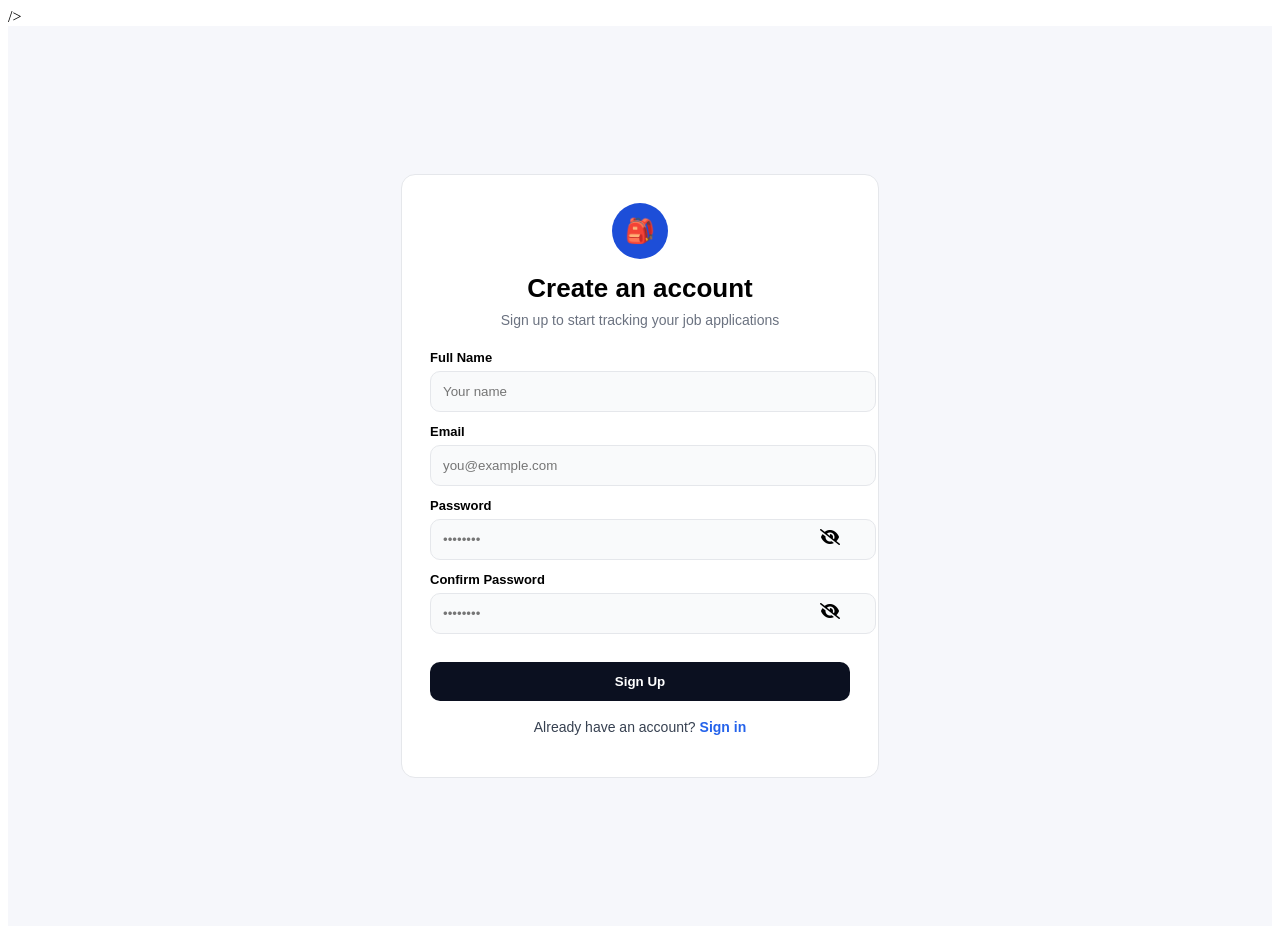
==== frontend/html/registerScene.html @ f7fb324b "Initial commit" ====
<!DOCTYPE html>
<html lang="en">
<head>
  <meta charset="UTF-8" />
  <meta name="viewport" content="width=device-width, initial-scale=1.0" />
  <title>Register</title>

  <link rel="stylesheet" href="../css/registerScene.css" />
  <link rel="stylesheet" href="../css/bootstrap.min.css" />
  <link
      rel="stylesheet"
      href="https://cdnjs.cloudflare.com/ajax/libs/font-awesome/6.5.1/css/all.min.css"
      <link rel="stylesheet" href="../css/global.css">
    />
</head>

<body>

  <main class="auth-page">
    <section class="auth-card">

      <div class="auth-icon">🎒</div>

      <h1 class="auth-title">Create an account</h1>
      <p class="auth-subtitle">Sign up to start tracking your job applications</p>
      <div id="globalMessage" class="global-message"></div>
      <form class="auth-form" id="registerForm">

        <label class="auth-label" for="fullName">Full Name</label>
        <input class="auth-input" id="fullName" type="text" placeholder="Your name" />
        <small id="name-error" class="error-message"></small>

        <label class="auth-label" for="email">Email</label>
        <input class="auth-input" id="email" type="email" placeholder="you@example.com" />
        <small id="email-error" class="error-message"></small>

        <label class="auth-label" for="password">Password</label>
       

    <div class="password-container">
     <input
       class="auth-input"
       id="password"
       type="password"
       placeholder="••••••••"
       />
        <i
       class="fa-solid fa-eye-slash toggle-password"
       id="togglePassword"
     ></i>
    </div>
<small id="password-error" class="error-message"></small>

<label class="auth-label" for="confirmPassword">Confirm Password</label>

  <div class="password-container">
   <input
      class="auth-input"
      id="confirmPassword"
      type="password"
       placeholder="••••••••"
     />

    <i
      class="fa-solid fa-eye-slash toggle-password"
      id="toggleConfirmPassword"
    ></i>
  </div>

<small id="confirm-password-error" class="error-message"></small>

        <button class="auth-button" type="submit">
          Sign Up
        </button>
      </form>

      <p class="auth-footer">
        Already have an account?
        <a class="auth-link" href="./login.html">Sign in</a>
      </p>

    </section>
  </main>
  <script src="../js/authHelpers.js"></script>
  <script src="../js/registerScene.js"></script>
</body>
</html>
---- frontend/css/registerScene.css ----
/* Page layout */
.auth-page {
  min-height: 100vh;
  display: flex;
  justify-content: center;
  align-items: center;
  background: #f6f7fb;
  font-family: Arial, sans-serif;
}

/* Card */
.auth-card {
  width: 420px;
  background: white;
  border: 1px solid #e5e7eb;
  border-radius: 14px;
  padding: 28px;
  text-align: center;
}

/* Icon */
.auth-icon {
  width: 56px;
  height: 56px;
  margin: 0 auto 14px;
  border-radius: 50%;
  background: #1d4ed8;
  display: flex;
  justify-content: center;
  align-items: center;
  color: white;
  font-size: 24px;
}

/* Text */
.auth-title {
  margin: 0;
  font-size: 26px;
  font-weight: 700;
}

.auth-subtitle {
  margin: 8px 0 22px;
  color: #6b7280;
  font-size: 14px;
}

/* Form */
.auth-form {
  text-align: left;
}

.auth-label {
  display: block;
  margin: 12px 0 6px;
  font-size: 13px;
  font-weight: 600;
}

.auth-input {
  width: 100%;
  padding: 12px 12px;
  border: 1px solid #e5e7eb;
  border-radius: 10px;
  background: #f9fafb;
  outline: none;
}

.auth-input:focus {
  border-color: #2563eb;
  background: white;
}

/* Button */
.auth-button {
  width: 100%;
  margin-top: 18px;
  padding: 12px;
  border: none;
  border-radius: 10px;
  background: #0b1020;
  color: white;
  font-weight: 700;
  cursor: pointer;
}

.auth-button:hover {
  opacity: 0.92;
}

/* Footer */
.auth-footer {
  margin-top: 18px;
  font-size: 14px;
  color: #374151;
  text-align: center;
}

.auth-link {
  color: #2563eb;
  text-decoration: none;
  font-weight: 600;
}

.auth-link:hover {
  text-decoration: underline;
}

/* Smooth animation allgemein */
.auth-input,
.auth-button,
.auth-link {
  transition: transform 0.15s ease, box-shadow 0.15s ease, border-color 0.15s ease, background 0.15s ease;
}

/* Input: Hover (wenn Maus drüber) */
.auth-input:hover {
  border-color: #c7d2fe;
  box-shadow: 0 6px 18px rgba(37, 99, 235, 0.10);
  transform: translateY(-1px);
}

/* Input: Focus (wenn du reinklickst und tippst) */
.auth-input:focus {
  border-color: #2563eb;
  background: #ffffff;
  box-shadow: 0 8px 22px rgba(37, 99, 235, 0.18);
  transform: translateY(-1px);
  outline: none;
}

/* Button: Hover */
.auth-button:hover {
  transform: translateY(-1px);
  box-shadow: 0 10px 24px rgba(0, 0, 0, 0.18);
}

/* Button: Click (active) */
.auth-button:active {
  transform: translateY(0px);
  box-shadow: 0 6px 14px rgba(0, 0, 0, 0.12);
}

/* Link: Hover */
.auth-link:hover {
  text-decoration: underline;
}

/* Cursor Verhalten fix */
.auth-label { cursor: pointer; }
.auth-input { cursor: text; }
.auth-button { cursor: pointer; }

@keyframes slideInFromLeft {
    from {
        transform: translateX(300px);
        opacity: 0;
    }
    to {
        transform: translateX(0);
        opacity: 1;
    }
}

/* Apply animation to login card */
.auth-card {
    animation: slideInFromLeft 1s ease-out;
}

.error-message {
  color: red;
  font-size: 12px;
  display: block;
  margin-top: 4px;
  margin-bottom: 10px;
}

.input-error {
  border: 2px solid red;
}

.password-container {
  position: relative;
}

.password-container input {
  width: 100%;
}

.toggle-password {
  position: absolute;
  right: 10px;
  top: 10px;
  cursor: pointer;
}

.global-message {
    display: none;
    width: 100%;
    padding: 12px 16px;
    margin: 16px 0 20px 0;
    border-radius: 8px;
    font-size: 14px;
    font-weight: 500;
    box-sizing: border-box;
    text-align: left;
}

.global-message.error {
    display: block;
    background-color: #fdeaea;
    color: #b42318;
    border: 1px solid #f5c2c7;
}

.global-message.success {
    display: block;
    background-color: #e8f7ee;
    color: #146c43;
    border: 1px solid #badbcc;
}

.global-message.info {
    display: block;
    background-color: #e7f1ff;
    color: #084298;
    border: 1px solid #b6d4fe;
}
---- frontend/css/global.css ----
/*Reset default styles*/

*{
    margin: 0;
    box-sizing: border-box;
    font-family: Arial, Helvetica, sans-serif;
}

body {
    background-color: #f4f4f5;  /* Only body gets off-white */
    color: #333;
}

/* Global layout helpers */
/* Center content */
.center-page {
    min-height: 100vh;
    display: flex;
    justify-content: center;
    align-items: center;
}

/*Global card style*/
.card {
    background-color: #ffffff; /*white*/
    border-radius: 12px;
    box-shadow: 0 10px 30px rgba(0, 0, 0, 0.1);
}

/*Global button style*/
.button-primary {
    width: 100%;
    padding: 12px;
    background-color: #000; /*black*/
    color: white;
    border: none;
    border-radius: 8px;
    cursor: pointer;
    font-size: 16px;
    transition: background-color 0.3s ease;
}

.button-primary:hover {
    background-color: #222; /*darker black*/
}

/*Global input style*/
.input-field {
    width: 100%;
    padding: 12px;
    border-radius: 8px;
    border: 1px solid #ddd;
    margin-top: 6px;
    margin-bottom: 10px;
    font-size: 14px;
    background-color: #f1f1f3; /*light gray*/
}

/*Error message style*/
.error-message {
    color: #dc2626; /* red */
    font-size: 13px;
    display: block;
    margin-top: -6px;
    margin-bottom: 10px;
}

.input-error {
    border: 1px solid #dc2626;
}

.global-message {
    position: fixed;
    top: 24px;
    left: 50%;
    transform: translateX(-50%) translateY(-10px);
    min-width: 280px;
    max-width: 420px;
    padding: 14px 18px;
    border-radius: 14px;
    box-shadow: 0 12px 30px rgba(0, 0, 0, 0.15);
    font-size: 15px;
    font-weight: 500;
    z-index: 9999;

    display: flex;
    align-items: center;
    gap: 10px;

    opacity: 0;
    visibility: hidden;
    transition: all 0.25s ease;

    border-left: 5px solid #0f172a;
    background: #ffffff;
    color: #111827;
}

.global-message.show {
    opacity: 1;
    visibility: visible;
    transform: translateX(-50%) translateY(0);
}

.global-message.success {
    background: #f0fdf4;
    color: #166534;
    border-left-color: #22c55e;
}

.global-message.error {
    background: #fef2f2;
    color: #991b1b;
    border-left-color: #ef4444;
}

.global-message.info {
    background: #eff6ff;
    color: #1d4ed8;
    border-left-color: #3b82f6;
}

.global-message.success::before {
    content: "✔";
    font-weight: bold;
}

.global-message.error::before {
    content: "✖";
    font-weight: bold;
}

.global-message.info::before {
    content: "ℹ";
    font-weight: bold;
}
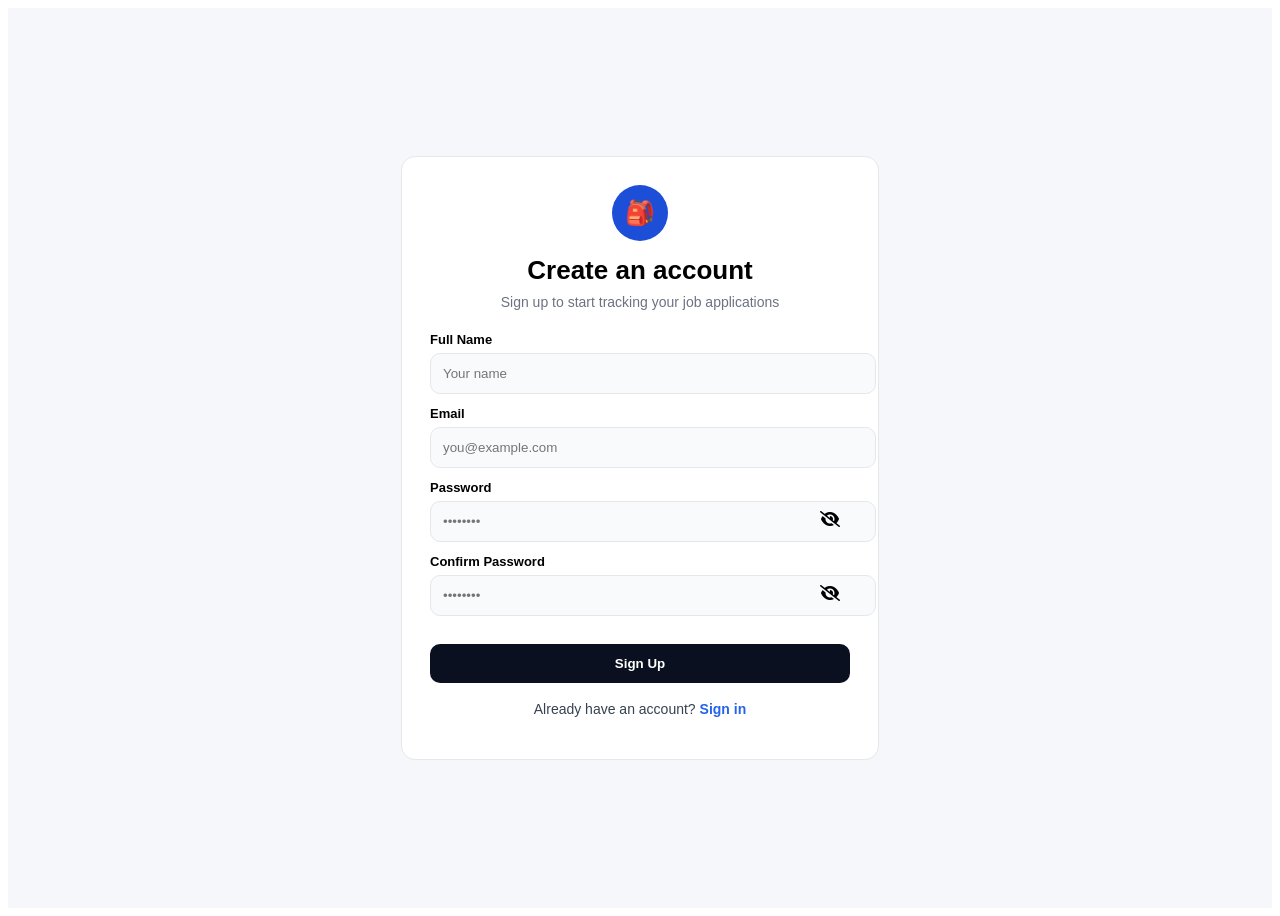
==== commit 38e341ce: "Connect frontend to deployed backend" ====
--- a/frontend/html/registerScene.html
+++ b/frontend/html/registerScene.html
@@ -11,7 +11,6 @@
       rel="stylesheet"
       href="https://cdnjs.cloudflare.com/ajax/libs/font-awesome/6.5.1/css/all.min.css"
       <link rel="stylesheet" href="../css/global.css">
-    />
 </head>
 
 <body>
